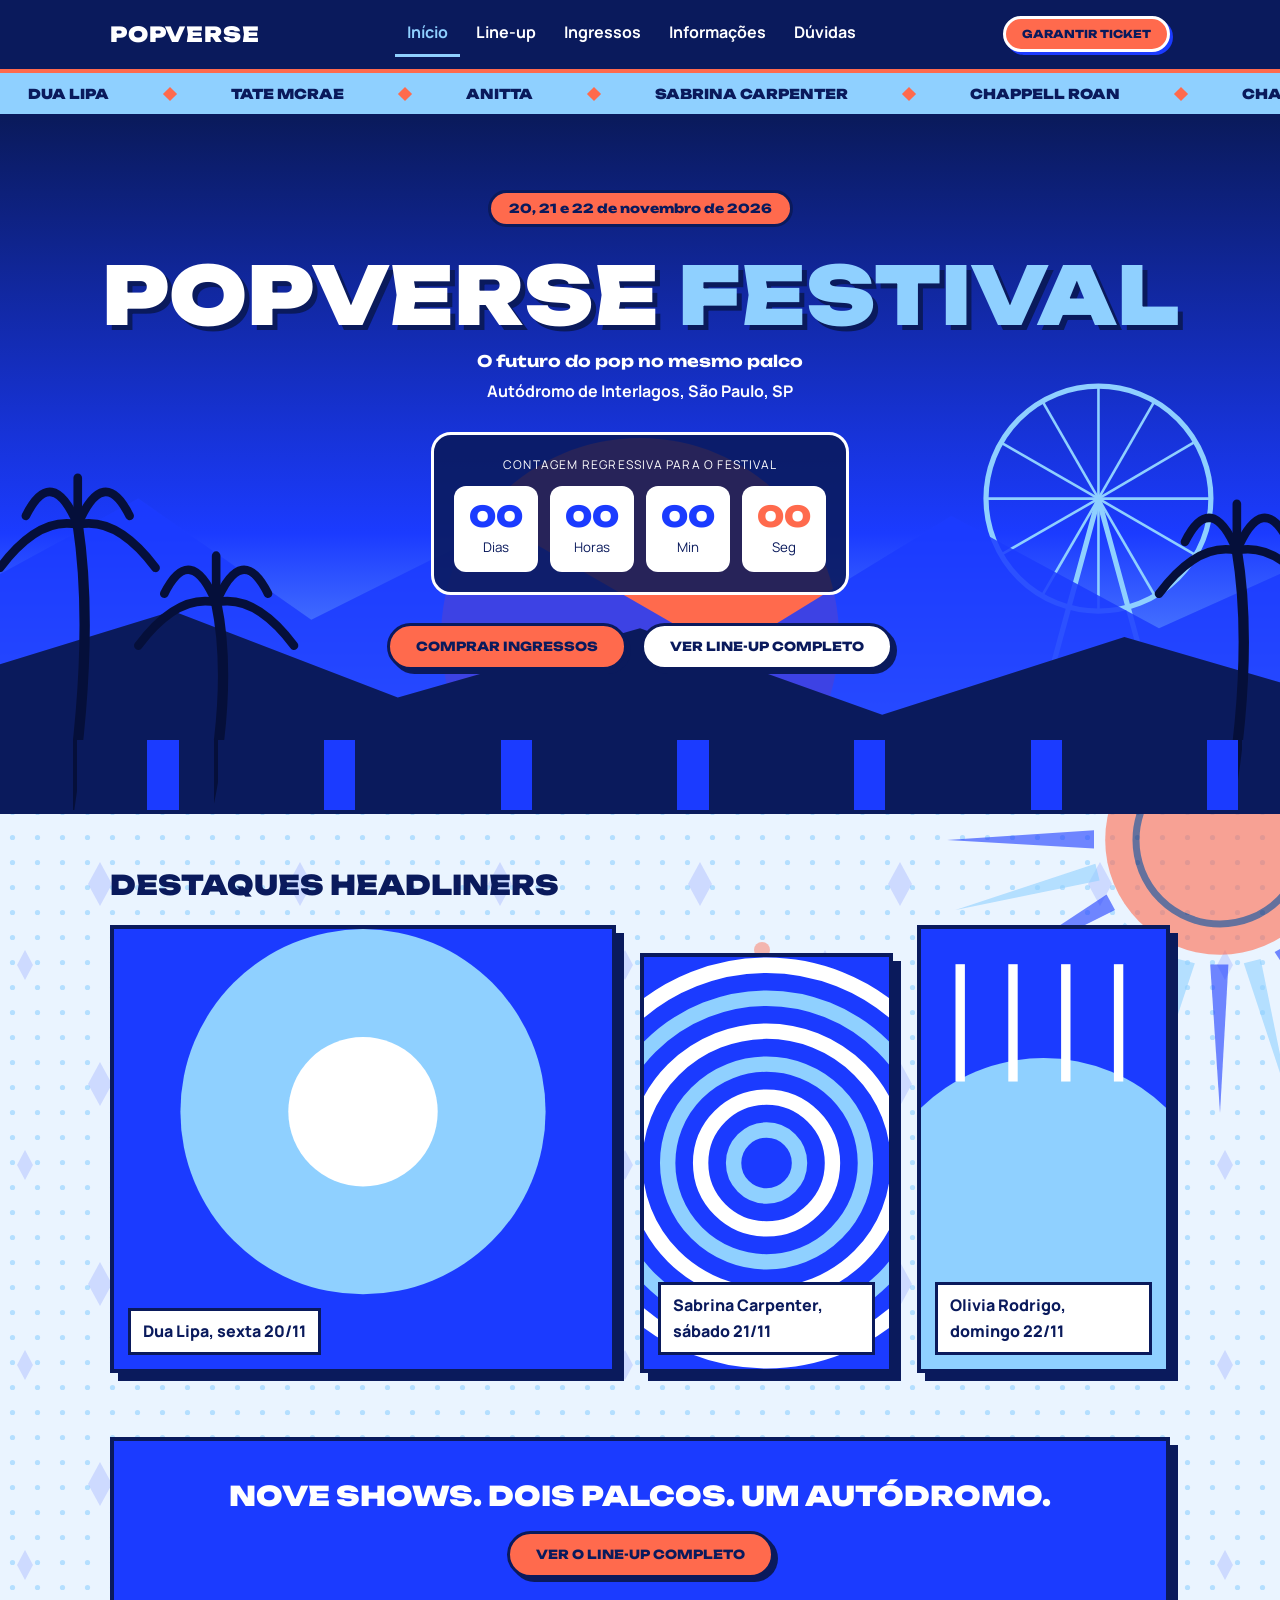
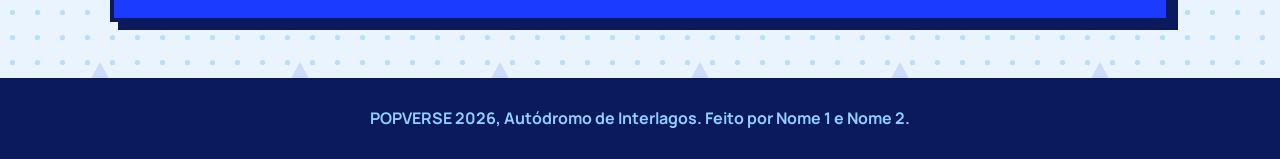
==== index.html @ d5f1bf5c "Add Festival Popverse website" ====
<!DOCTYPE html>
<html lang="pt-BR">
<head>
<meta charset="UTF-8">
<meta name="viewport" content="width=device-width, initial-scale=1">
<title>Início | POPVERSE 2026</title>
<link rel="preconnect" href="https://fonts.googleapis.com">
<link href="https://fonts.googleapis.com/css2?family=Unbounded:wght@700;900&family=Manrope:wght@400;700;800&display=swap" rel="stylesheet">
<link rel="stylesheet" href="style.css">
</head>
<body class="p-index">
<header><div class="topo"><a class="logo" href="index.html">POPVERSE</a><nav><a href="index.html" class="ativo" aria-current="page">Início</a><a href="lineup.html">Line-up</a><a href="ingressos.html">Ingressos</a><a href="informacoes.html">Informações</a><a href="faq.html">Dúvidas</a></nav><a class="btn" href="ingressos.html">Garantir ticket</a></div></header>
<div class="faixa-nomes" aria-hidden="true"><div class="trilho"><span>Dua Lipa</span><span>Tate McRae</span><span>Anitta</span><span>Sabrina Carpenter</span><span>Chappell Roan</span><span>Charli xcx</span><span>Olivia Rodrigo</span><span>Billie Eilish</span><span>Troye Sivan</span><span>Dua Lipa</span><span>Tate McRae</span><span>Anitta</span><span>Sabrina Carpenter</span><span>Chappell Roan</span><span>Charli xcx</span><span>Olivia Rodrigo</span><span>Billie Eilish</span><span>Troye Sivan</span></div></div><section class="hero"><p class="pilula">20, 21 e 22 de novembro de 2026</p><h1>Popverse <span>Festival</span></h1><p class="chamada">O futuro do pop no mesmo palco</p><p class="local">Autódromo de Interlagos, São Paulo, SP</p>
<div class="contagem"><p>Contagem regressiva para o festival</p><div class="tempo"><div><strong id="dias">00</strong><small>Dias</small></div><div><strong id="horas">00</strong><small>Horas</small></div><div><strong id="min">00</strong><small>Min</small></div><div><strong id="seg">00</strong><small>Seg</small></div></div></div>
<div class="botoes"><a class="btn" href="ingressos.html">Comprar ingressos</a><a class="btn sec" href="lineup.html">Ver line-up completo</a></div><div class="eq" aria-hidden="true"><span></span><span></span><span></span><span></span><span></span><span></span><span></span><span></span><span></span><span></span><span></span><span></span><span></span><span></span><span></span><span></span><span></span><span></span><span></span><span></span><span></span><span></span><span></span><span></span><span></span><span></span><span></span><span></span><span></span><span></span><span></span><span></span><span></span><span></span><span></span><span></span></div></section>
<main><h2>Destaques headliners</h2><div class="destaques">
<a class="d1" href="lineup.html"><span>Dua Lipa, sexta 20/11</span></a>
<a class="d2" href="lineup.html"><span>Sabrina Carpenter, sábado 21/11</span></a>
<a class="d3" href="lineup.html"><span>Olivia Rodrigo, domingo 22/11</span></a></div>
<section class="faixa"><h2>Nove shows. Dois palcos. Um autódromo.</h2><a class="btn" href="lineup.html">Ver o line-up completo</a></section></main>
<script>
var alvo=new Date('2026-11-20T18:00:00-03:00');
function tick(){var s=Math.floor(Math.max(0,alvo-new Date())/1000),v=[Math.floor(s/86400),Math.floor(s%86400/3600),Math.floor(s%3600/60),s%60];
['dias','horas','min','seg'].forEach(function(id,i){document.getElementById(id).textContent=String(v[i]).padStart(2,'0')})}
tick();setInterval(tick,1000);
</script>
<footer>POPVERSE 2026, Autódromo de Interlagos. Feito por Nome 1 e Nome 2.</footer>
</body>
</html>
---- style.css ----
/* style.css único do POPVERSE: estrutura comum primeiro, depois um bloco por página */
:root{--az:#1B3BFF;--nv:#0A1A5C;--cl:#8FD0FF;--gl:#EAF4FF;--sol:#FF6A4D}
*{box-sizing:border-box;margin:0;padding:0}
body{font:400 1rem/1.6 'Manrope',sans-serif;background:var(--gl) url(img/fundo.svg);color:var(--nv)}
h1,h2,h3{font-family:'Unbounded',sans-serif;font-weight:900;text-transform:uppercase;line-height:1.15}
a{color:inherit}
:focus-visible{outline:3px solid var(--sol);outline-offset:3px}
[hidden]{display:none!important}
header{position:sticky;top:0;z-index:5;background:var(--nv);color:#fff;border-bottom:4px solid var(--sol)}
.topo{max-width:1100px;margin:auto;padding:12px 20px;display:flex;justify-content:space-between;align-items:center;flex-wrap:wrap;gap:10px}
.logo{font:900 1.3rem 'Unbounded',sans-serif;letter-spacing:.04em;color:#fff;text-decoration:none}
nav{display:flex;gap:4px;flex-wrap:wrap}
nav a{padding:8px 12px;font-weight:700;text-decoration:none;border-bottom:3px solid transparent}
nav a:hover,nav a.ativo{border-color:var(--cl);color:var(--cl)}
main{max-width:1100px;margin:auto;padding:56px 20px}
main h2{font-size:1.7rem;margin-bottom:24px}
footer{background:var(--nv);color:var(--cl);padding:28px 20px;text-align:center;font-weight:700}
.btn{display:inline-block;background:var(--sol);color:var(--nv);padding:13px 26px;border:3px solid var(--nv);border-radius:99px;font:800 .78rem 'Unbounded',sans-serif;text-transform:uppercase;text-decoration:none;cursor:pointer;box-shadow:4px 4px 0 var(--nv)}
.btn:hover{transform:translate(2px,2px);box-shadow:2px 2px 0 var(--nv)}
.btn.sec{background:#fff}
.topo .btn{padding:8px 16px;font-size:.68rem;border-color:#fff;box-shadow:3px 3px 0 var(--az)}
/* ---- Página: Início ---- */
.faixa-nomes{background:var(--cl);color:var(--nv);overflow:hidden;white-space:nowrap;border-bottom:4px solid var(--nv)}
.trilho{display:inline-flex;animation:rola 32s linear infinite}
.trilho span{font:900 .85rem 'Unbounded',sans-serif;text-transform:uppercase;padding:12px 28px}
.trilho span::after{content:"";display:inline-block;width:10px;height:10px;background:var(--sol);margin-left:56px;transform:rotate(45deg)}
@keyframes rola{to{transform:translateX(-50%)}}
.hero{position:relative;overflow:hidden;text-align:center;padding:72px 20px 140px;color:#fff;background:var(--az) url(img/hero.svg) center bottom/cover;border-bottom:4px solid var(--nv)}
.hero>*{position:relative}
.pilula{display:inline-block;padding:8px 18px;background:var(--sol);color:var(--nv);border:3px solid var(--nv);border-radius:99px;font:800 .78rem 'Unbounded',sans-serif}
.hero h1{font-size:clamp(2.2rem,8vw,5rem);margin:22px 0 10px;text-shadow:5px 5px 0 var(--nv)}
.hero h1 span{color:var(--cl)}
.chamada{font:700 1rem 'Unbounded',sans-serif}
.local{margin:8px 0 28px;font-weight:700}
.contagem{display:inline-block;padding:20px;background:rgba(10,26,92,.88);border:3px solid #fff;border-radius:20px;margin-bottom:28px}
.contagem p{font-size:.75rem;letter-spacing:.1em;text-transform:uppercase;margin-bottom:12px}
.tempo{display:flex;gap:12px}
.tempo div{min-width:84px;padding:12px;background:#fff;color:var(--nv);border-radius:12px}
.tempo strong{display:block;font:900 1.8rem 'Unbounded',sans-serif;color:var(--az)}
.tempo div:last-child strong{color:var(--sol)}
.botoes{display:flex;gap:14px;justify-content:center;flex-wrap:wrap}
.eq{position:absolute;left:0;right:0;bottom:0;display:flex;align-items:flex-end;gap:4px;height:70px;padding:0 6px}
.eq span{flex:1;height:100%;background:var(--nv);transform-origin:bottom;animation:pulo 1.1s ease-in-out infinite alternate}
.eq span:nth-child(3n){animation-duration:.75s;animation-delay:-.3s}
.eq span:nth-child(3n+1){animation-duration:1.4s;animation-delay:-.7s}
.eq span:nth-child(5n){background:var(--az)}
@keyframes pulo{from{transform:scaleY(.12)}to{transform:scaleY(1)}}
.hero.mini{padding:56px 20px 110px}
.hero.mini h1{font-size:clamp(2rem,6.5vw,3.8rem)}
.destaques{display:grid;grid-template-columns:2fr 1fr 1fr;gap:24px}
.destaques a{display:flex;align-items:flex-end;min-height:420px;padding:14px;background-size:cover;background-position:center;border:4px solid var(--nv);box-shadow:8px 8px 0 var(--nv);text-decoration:none;font-weight:800}
.destaques span{background:#fff;border:3px solid var(--nv);padding:8px 12px}
.destaques a:hover{transform:translate(3px,3px);box-shadow:5px 5px 0 var(--nv)}
.d1{background-image:url(img/dua.svg)}.d2{background-image:url(img/sabrina.svg);margin-top:28px}.d3{background-image:url(img/olivia.svg)}
.faixa{margin-top:64px;padding:40px 20px;text-align:center;background:var(--az);color:#fff;border:4px solid var(--nv);box-shadow:8px 8px 0 var(--nv)}
.faixa h2{margin-bottom:18px}
/* ---- Página: Line-up ---- */
.legenda{display:flex;gap:24px;margin-bottom:28px;font-weight:800}
.legenda span{padding-left:14px;border-left:10px solid}
.legenda .az{border-color:var(--az)}.legenda .vm{border-color:var(--cl)}
.filtros{display:flex;gap:10px;flex-wrap:wrap;margin-bottom:36px}
.filtros .btn{padding:10px 20px}
.filtros .on{background:var(--az);color:#fff}
.grade{display:grid;grid-template-columns:repeat(3,1fr);gap:28px;margin-bottom:56px}
.artista{background:#fff;border:3px solid var(--nv);border-top-width:14px;box-shadow:6px 6px 0 var(--nv)}
.artista.az{border-top-color:var(--az)}.artista.vm{border-top-color:var(--cl)}
.artista img{display:block;width:100%;aspect-ratio:4/5;object-fit:cover;border-bottom:3px solid var(--nv)}
.artista h3{font-size:1.05rem;margin:14px 16px 4px}
.artista p{margin:0 16px}
.artista p:last-child{margin-bottom:16px}
/* ---- Página: Ingressos ---- */
.planos{display:grid;grid-template-columns:repeat(3,1fr);gap:24px;align-items:stretch}
.plano{padding:32px 26px;background:#fff;border:3px solid var(--nv);box-shadow:8px 8px 0 var(--nv);display:flex;flex-direction:column}
.plano.mid{background:var(--az);color:#fff}
.plano.vip{background:var(--nv);color:#fff}
.plano h2{font-size:1.15rem;margin:0}
.preco{font:900 2rem 'Unbounded',sans-serif;margin:10px 0 18px}
.plano ul{list-style:none;flex:1;margin-bottom:26px}
.plano li{padding:10px 0;border-top:2px solid currentColor}
.plano .btn{text-align:center}
.nota{margin-top:28px;font-weight:700}
.calc{margin-top:56px;padding:28px;background:var(--cl);border:3px solid var(--nv);box-shadow:8px 8px 0 var(--nv)}
.calc h2{font-size:1.15rem;margin-bottom:18px}
.calc-campos{display:flex;gap:20px;flex-wrap:wrap;align-items:end}
.total{font-weight:800}
.total strong{display:block;font:900 2rem 'Unbounded',sans-serif;color:var(--az)}
/* ---- Página: Informações ---- */
.dois,.regras{display:grid;grid-template-columns:1fr 1fr;gap:24px}
.dois{margin-bottom:40px}
.dois div,.regras div{padding:26px;background:#fff;border:3px solid var(--nv);box-shadow:6px 6px 0 var(--nv)}
.dois h3,.regras h3{font-size:1rem;margin-bottom:10px}
.dois ul,.regras ul{margin-left:20px}
.regras .pode{background:var(--cl)}
.regras .nao{background:var(--sol)}
iframe{width:100%;height:380px;border:4px solid var(--nv);box-shadow:8px 8px 0 var(--nv);margin-bottom:56px;display:block}
/* ---- Página: Dúvidas e contato ---- */
.faq{display:grid;grid-template-columns:1.2fr 1fr;gap:40px;align-items:start}
details{background:#fff;border:3px solid var(--nv);padding:16px 20px;margin-bottom:14px}
summary{cursor:pointer;font-weight:800}
details[open]{background:var(--cl)}
details p{margin-top:10px}
form{background:var(--az);color:#fff;border:3px solid var(--nv);box-shadow:8px 8px 0 var(--nv);padding:28px;display:grid;gap:14px}
form h3{font-size:1.05rem}
label{font-weight:700;display:grid;gap:6px}
input,select,textarea{padding:12px;border:3px solid var(--nv);font:inherit;background:#fff;color:var(--nv)}
textarea{min-height:120px}
/* ---- Fundo: textura e sóis girando ---- */
body::before,body::after{content:"";position:fixed;z-index:-1;pointer-events:none;background:url(img/sol.svg) center/contain no-repeat;animation:gira 80s linear infinite}
body::before{right:-220px;bottom:-220px;width:560px;height:560px;opacity:.6}
body::after{left:-240px;top:38%;width:460px;height:460px;opacity:.4;animation-direction:reverse}
@keyframes gira{to{transform:rotate(360deg)}}
/* ---- Animação própria de cada banner ---- */
.holofotes,.confete,.nuvens,.ondas{position:absolute;inset:0;pointer-events:none}
.holofotes span{position:absolute;bottom:-20px;width:190px;height:140%;background:linear-gradient(to top,rgba(255,255,255,.6),transparent 75%);clip-path:polygon(45% 100%,55% 100%,100% 0,0 0);transform-origin:50% 100%;animation:varre 5s ease-in-out infinite alternate}
.holofotes span:nth-child(1){left:8%;animation-delay:-1s}
.holofotes span:nth-child(2){left:34%;animation-duration:6.5s;animation-delay:-3s}
.holofotes span:nth-child(3){left:60%;animation-duration:4.5s}
.holofotes span:nth-child(4){left:84%;animation-delay:-2s}
@keyframes varre{from{transform:rotate(-28deg)}to{transform:rotate(28deg)}}
.confete span{position:absolute;top:-24px;width:12px;height:18px;background:var(--sol);animation:cai 6s linear infinite}
.confete span:nth-child(3n){background:var(--cl)}
.confete span:nth-child(3n+1){background:#fff;animation-duration:8s}
.confete span:nth-child(4n){background:var(--az)}
@keyframes cai{to{transform:translateY(440px) rotate(360deg)}}
.nuvens span{position:absolute;height:34px;background:rgba(255,255,255,.9);border-radius:99px;animation:passa 26s linear infinite}
.nuvens span::before{content:"";position:absolute;left:22%;top:-16px;width:45%;height:34px;background:inherit;border-radius:99px}
.nuvens span:nth-child(1){top:14%;width:150px}
.nuvens span:nth-child(2){top:38%;width:220px;animation-duration:38s;animation-delay:-12s}
.nuvens span:nth-child(3){top:60%;width:110px;animation-duration:20s;animation-delay:-6s}
@keyframes passa{from{left:-260px}to{left:100%}}
.ondas span{position:absolute;left:50%;bottom:-40px;width:80px;height:80px;margin-left:-40px;border:4px solid rgba(255,255,255,.75);border-radius:50%;animation:ecoa 4s ease-out infinite}
.ondas span:nth-child(2){animation-delay:1.3s}
.ondas span:nth-child(3){animation-delay:2.6s}
@keyframes ecoa{from{transform:scale(1);opacity:1}to{transform:scale(9);opacity:0}}
.bn-lineup{background-image:url(img/banner-lineup.svg)}
.bn-ingressos{background-image:url(img/banner-ingressos.svg)}
.bn-informacoes{background-image:url(img/banner-informacoes.svg)}
.bn-faq{background-image:url(img/banner-faq.svg)}
/* ---- Cada página tem o seu sol de fundo (o do início é img/sol.svg) ---- */
.p-lineup::before,.p-lineup::after{background-image:url(img/sol-lineup.svg)}
.p-ingressos::before,.p-ingressos::after{background-image:url(img/sol-ingressos.svg)}
.p-informacoes::before,.p-informacoes::after{background-image:url(img/sol-informacoes.svg)}
.p-faq::before,.p-faq::after{background-image:url(img/sol-faq.svg)}
@media(max-width:800px){.destaques,.planos,.dois,.regras,.faq{grid-template-columns:1fr}.destaques a{min-height:280px}.d2{margin-top:0}.grade{grid-template-columns:1fr 1fr}.tempo{gap:8px}.tempo div{min-width:64px}}
@media(max-width:520px){.grade{grid-template-columns:1fr}}
@media(prefers-reduced-motion:reduce){.trilho,.eq span{animation:none}}
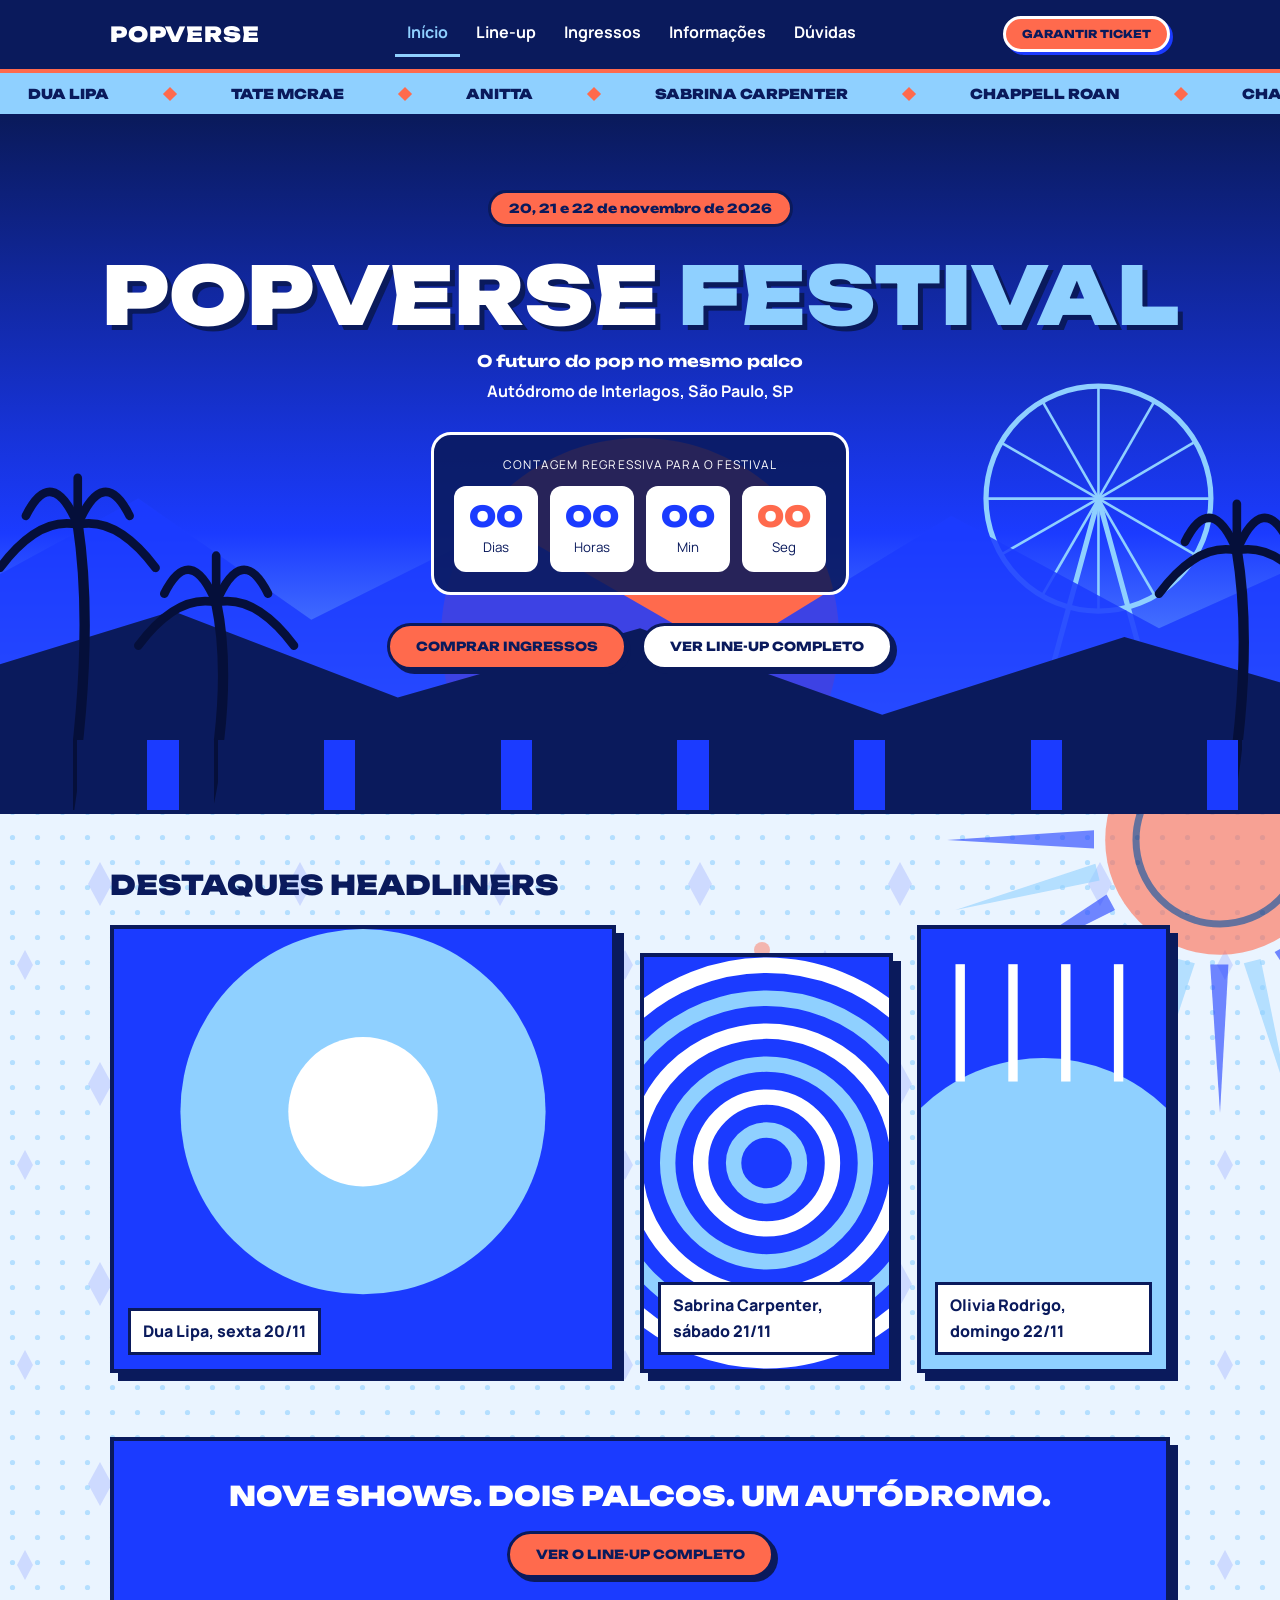
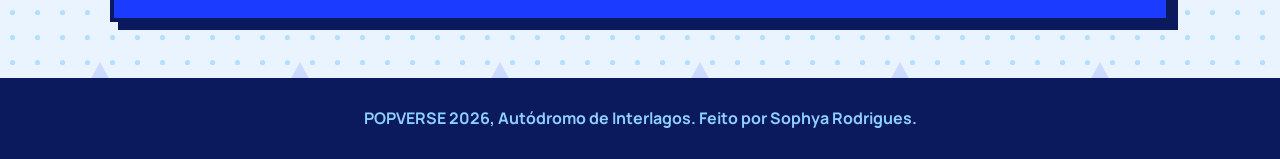
==== commit 8478177c: "Rascunho do Design" ====
--- a/index.html
+++ b/index.html
@@ -24,6 +24,6 @@
 ['dias','horas','min','seg'].forEach(function(id,i){document.getElementById(id).textContent=String(v[i]).padStart(2,'0')})}
 tick();setInterval(tick,1000);
 </script>
-<footer>POPVERSE 2026, Autódromo de Interlagos. Feito por Nome 1 e Nome 2.</footer>
+<footer>POPVERSE 2026, Autódromo de Interlagos. Feito por Sophya Rodrigues.</footer>
 </body>
 </html>
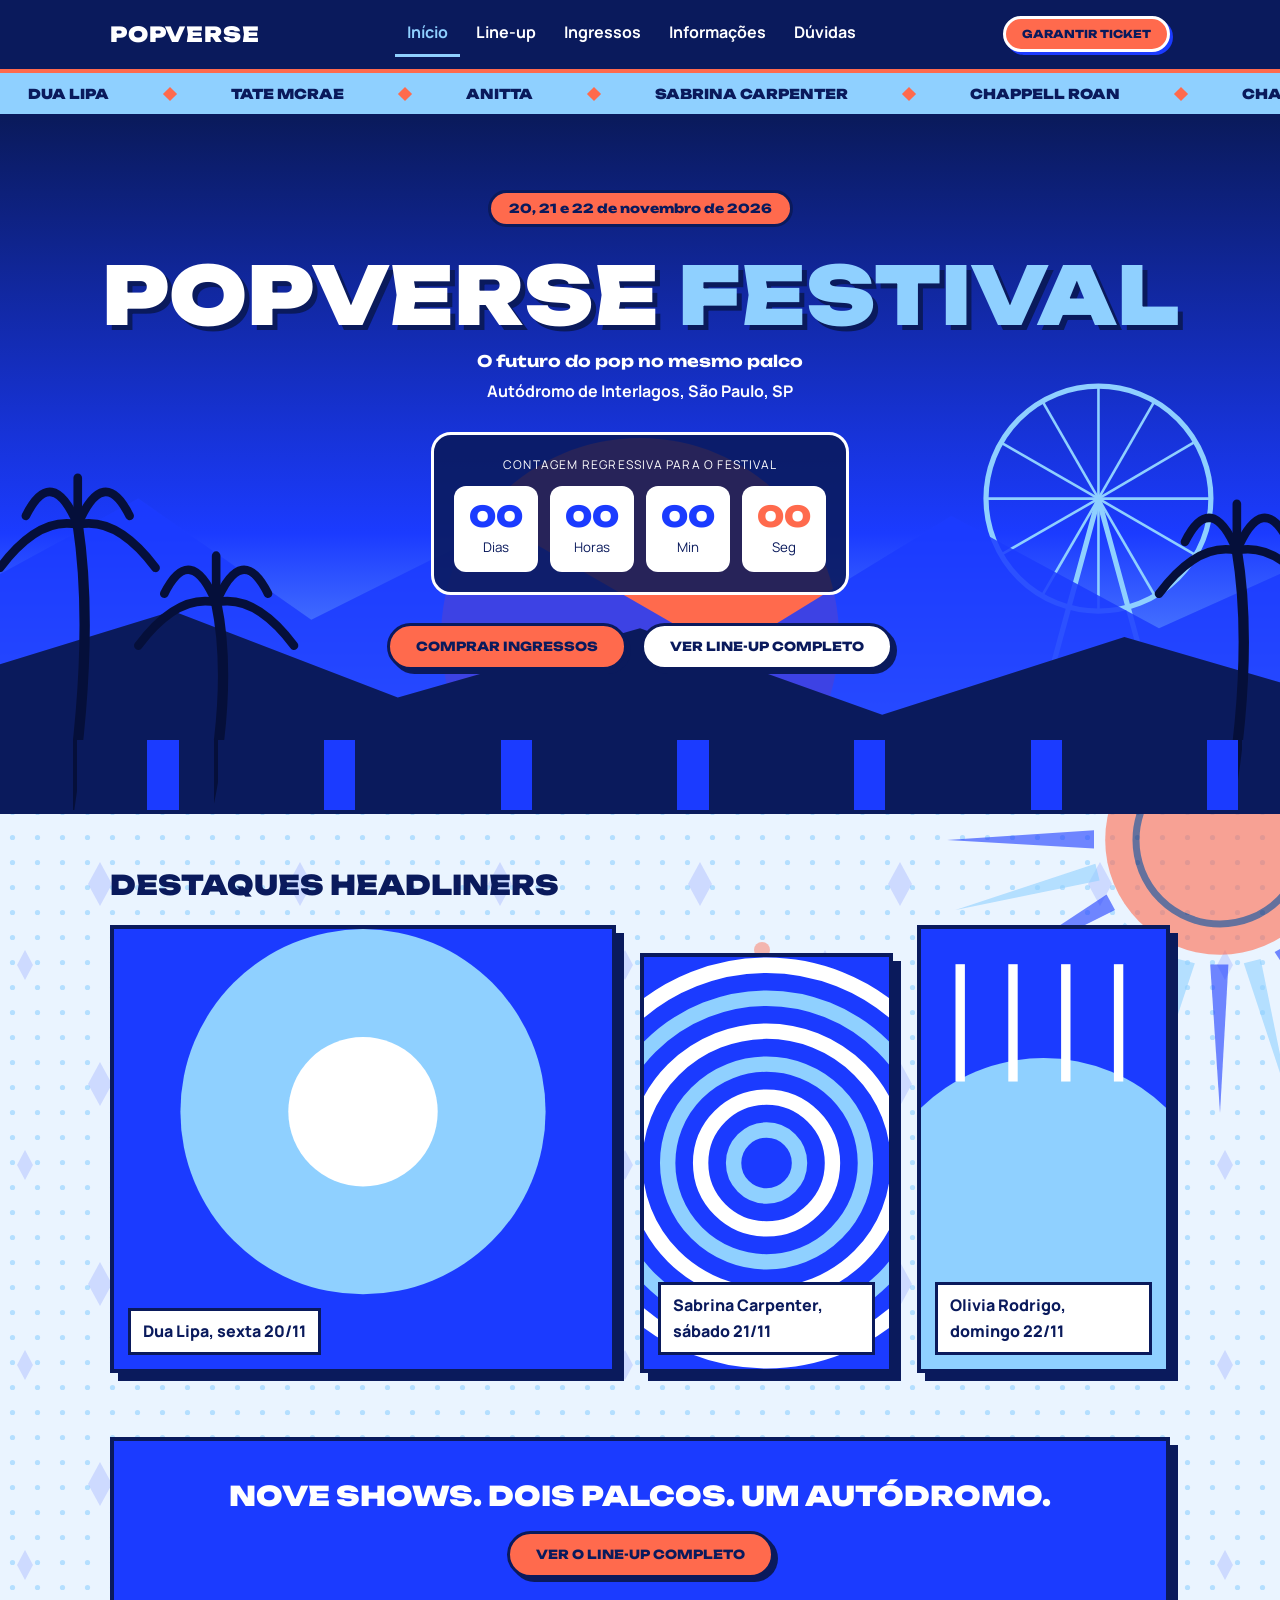
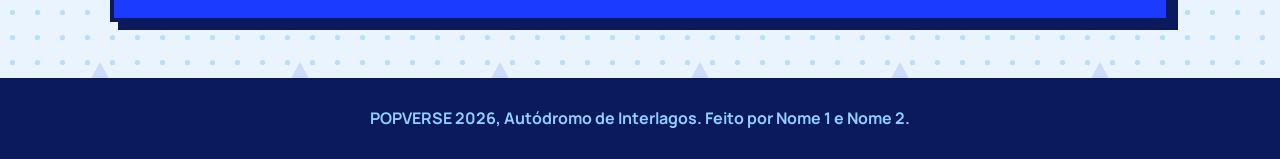
==== commit 987614a0: "Aprimoramento do design" ====
--- a/index.html
+++ b/index.html
@@ -24,6 +24,6 @@
 ['dias','horas','min','seg'].forEach(function(id,i){document.getElementById(id).textContent=String(v[i]).padStart(2,'0')})}
 tick();setInterval(tick,1000);
 </script>
-<footer>POPVERSE 2026, Autódromo de Interlagos. Feito por Sophya Rodrigues.</footer>
+<footer>POPVERSE 2026, Autódromo de Interlagos. Feito por Nome 1 e Nome 2.</footer>
 </body>
 </html>
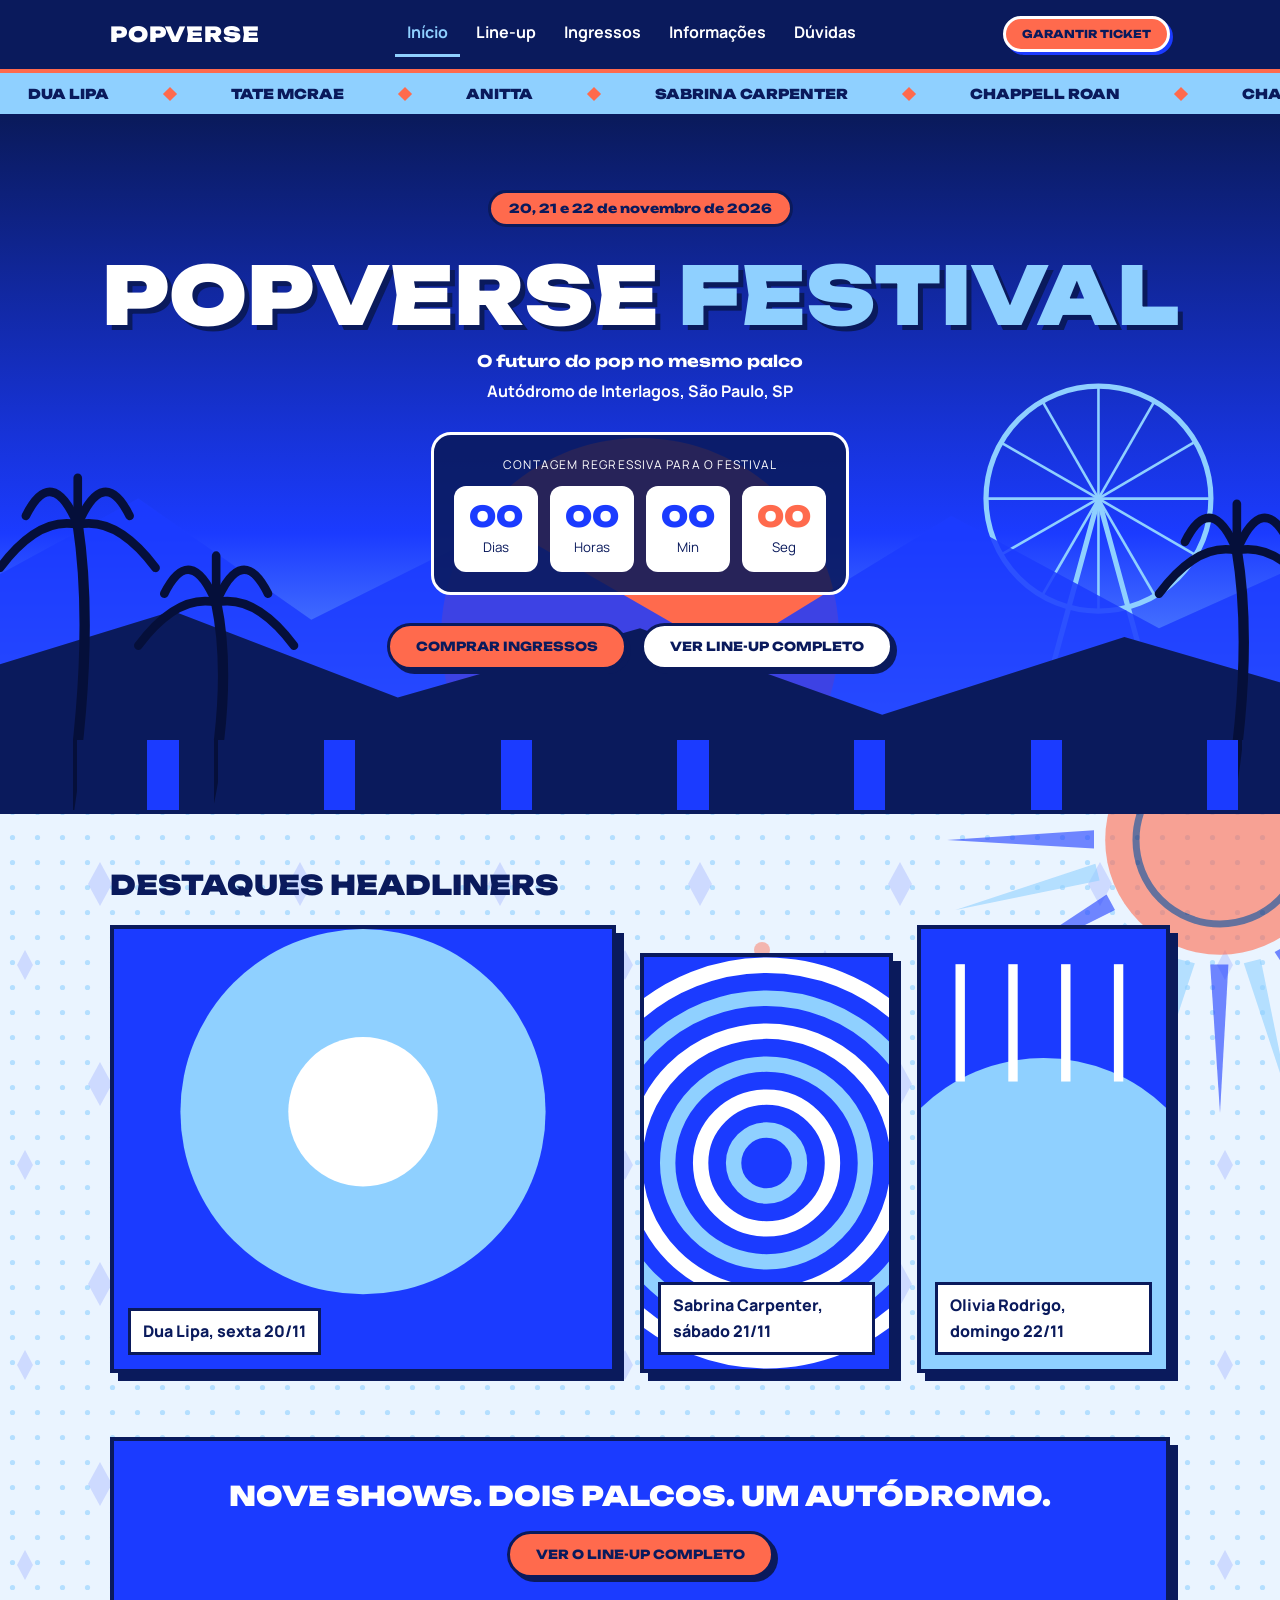
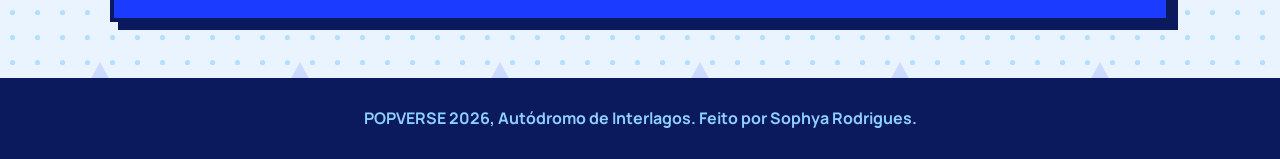
==== commit 11a13912: "Merge remote main into local master" ====
--- a/index.html
+++ b/index.html
@@ -24,6 +24,6 @@
 ['dias','horas','min','seg'].forEach(function(id,i){document.getElementById(id).textContent=String(v[i]).padStart(2,'0')})}
 tick();setInterval(tick,1000);
 </script>
-<footer>POPVERSE 2026, Autódromo de Interlagos. Feito por Nome 1 e Nome 2.</footer>
+<footer>POPVERSE 2026, Autódromo de Interlagos. Feito por Sophya Rodrigues.</footer>
 </body>
 </html>
